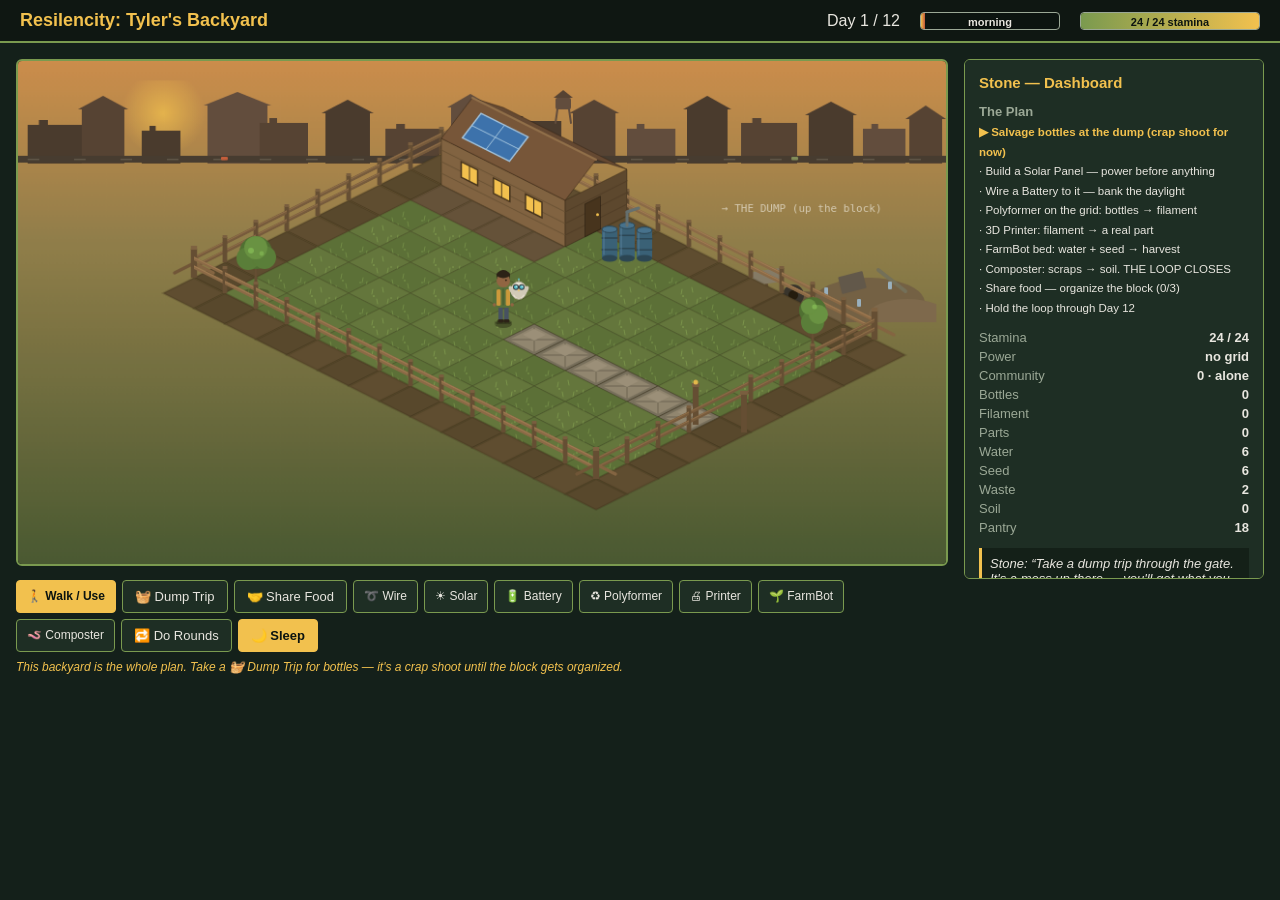
==== game/index.html @ 25936205 "Sprint 2 playable prototype: isometric backyard sim + full art pack First playable build of Resilenc" ====
<!doctype html>
<html lang="en">
<head>
  <meta charset="UTF-8" />
  <meta name="viewport" content="width=device-width, initial-scale=1.0" />
  <title>Resilencity: Tyler's Backyard — Sprint 2 Prototype</title>
  <link rel="stylesheet" href="style.css" />
</head>
<body>
  <header>
    <h1>Resilencity: Tyler's Backyard</h1>
    <div id="dayCounter">Day 1 / 12</div>
    <div id="clockWrap"><div id="clockFill"></div><span id="clockLabel">morning</span></div>
    <div id="staminaBar"><div id="staminaFill"></div><span id="staminaLabel"></span></div>
  </header>

  <div id="crisisBanner" class="hidden"></div>

  <main>
    <section id="sceneWrap">
      <canvas id="scene" width="960" height="520"></canvas>
      <div id="toolbar">
        <button class="tool active" data-tool="walk" title="Click the yard to walk. Click machines to load them.">🚶 Walk / Use</button>
        <button id="btnDumpTrip" title="Head up the block to the dump. A crap shoot until the community organizes it.">🧺 Dump Trip</button>
        <button id="btnShare" title="Share 2 food over the fence. The block remembers — and starts organizing the dump.">🤝 Share Food</button>
        <button class="tool" data-tool="wire" title="1 bottle each. Wires carry power between things.">➰ Wire</button>
        <button class="tool" data-tool="solar" title="4 bottles. Makes power in daylight.">☀ Solar</button>
        <button class="tool" data-tool="battery" title="3 bottles. Stores power for night.">🔋 Battery</button>
        <button class="tool" data-tool="polyformer" title="3 bottles. Bottles → filament. Needs power.">♻ Polyformer</button>
        <button class="tool" data-tool="printer" title="3 bottles. Filament → parts. Needs power.">🖨 Printer</button>
        <button class="tool" data-tool="farmbot" title="1 printed part. Water + seed → food. Needs power.">🌱 FarmBot</button>
        <button class="tool" data-tool="composter" title="2 bottles. Waste → soil. Closes the loop.">🪱 Composter</button>
        <button id="btnRounds" title="Load every ready machine at once — no walking, no clicking each one.">🔁 Do Rounds</button>
        <button id="btnSleep" class="primary" title="End the day. Machines keep running on battery.">🌙 Sleep</button>
      </div>
      <div id="hint"></div>
    </section>

    <aside id="stonePanel">
      <h2>Stone — Dashboard</h2>
      <h3>The Plan</h3>
      <ol id="objectives"></ol>
      <div id="gauges"></div>
      <p id="advice"></p>
      <h3>Log</h3>
      <ul id="log"></ul>
    </aside>
  </main>

  <div id="triPathModal" class="hidden">
    <div class="modal-card">
      <h2 id="triPathTitle">Build a machine</h2>
      <p>Stone offers three ways to build it:</p>
      <div class="tri-path-options">
        <button class="path-btn" data-path="hack">
          <strong>Scrap-Yard Hack</strong>
          <span>5 stamina · fast, but 25% of cycles misfire</span>
        </button>
        <button class="path-btn" data-path="ancestral">
          <strong>Ancestral Method</strong>
          <span>8 stamina · never fails, gentler yields (×0.75)</span>
        </button>
        <button class="path-btn" data-path="compliant">
          <strong>Code-Compliant Build</strong>
          <span>12 stamina · never fails, full yields</span>
        </button>
      </div>
      <button id="btnCancelPath" class="secondary">Cancel</button>
    </div>
  </div>

  <div id="endScreen" class="hidden">
    <div class="modal-card">
      <h2 id="endTitle"></h2>
      <p id="endBody"></p>
      <button id="btnRestart" class="primary">Play Again</button>
    </div>
  </div>

  <script src="engine.js?v=7"></script>
  <script src="stone.js?v=7"></script>
  <script src="assets.js?v=7"></script>
  <script src="scene.js?v=7"></script>
  <script src="app.js?v=7"></script>
</body>
</html>
---- game/style.css ----
:root {
  --bg: #14201a;
  --panel: #1e2e24;
  --accent: #7a9a4f;
  --accent2: #f2c14e;
  --text: #e8e6df;
  --muted: #9ba896;
  --danger: #c1573a;
}

* { box-sizing: border-box; }

body {
  margin: 0;
  font-family: "Segoe UI", Roboto, sans-serif;
  background: var(--bg);
  color: var(--text);
}

header {
  display: flex;
  align-items: center;
  gap: 20px;
  padding: 10px 20px;
  background: #0f1712;
  border-bottom: 2px solid var(--accent);
}

header h1 {
  font-size: 18px;
  margin: 0;
  color: var(--accent2);
  flex: 1;
}

#turnCounter { font-weight: bold; }

#staminaBar {
  position: relative;
  width: 180px;
  height: 18px;
  background: #0c1410;
  border: 1px solid var(--muted);
  border-radius: 4px;
  overflow: hidden;
}
#staminaFill {
  height: 100%;
  background: linear-gradient(90deg, var(--accent), var(--accent2));
  width: 100%;
  transition: width 0.3s;
}
#staminaLabel {
  position: absolute;
  top: 0; left: 0; right: 0;
  text-align: center;
  font-size: 11px;
  line-height: 18px;
  color: #0c1410;
  font-weight: bold;
}

#clockWrap {
  position: relative;
  width: 140px;
  height: 18px;
  background: #0c1410;
  border: 1px solid var(--muted);
  border-radius: 4px;
  overflow: hidden;
}
#clockFill {
  height: 100%;
  background: linear-gradient(90deg, #f2c14e, #c1573a);
  width: 0%;
  transition: width 0.4s linear;
}
#clockLabel {
  position: absolute;
  top: 0; left: 0; right: 0;
  text-align: center;
  font-size: 11px;
  line-height: 18px;
  color: var(--text);
  font-weight: bold;
  text-shadow: 0 1px 2px #000;
}

#toolbar {
  display: flex;
  gap: 6px;
  flex-wrap: wrap;
  margin-top: 10px;
}
.tool { font-size: 12px; padding: 7px 10px; }
.tool.active {
  background: var(--accent2);
  color: #0c1410;
  border-color: var(--accent2);
  font-weight: bold;
}

#hint {
  margin-top: 8px;
  min-height: 18px;
  font-size: 12px;
  color: var(--accent2);
  font-style: italic;
}

#objectives {
  list-style: none;
  padding: 0;
  margin: 4px 0 12px;
  font-size: 11.5px;
  line-height: 1.7;
}
#objectives li.done {
  color: var(--muted);
  text-decoration: line-through;
}
#objectives li.current {
  color: var(--accent2);
  font-weight: bold;
}

#crisisBanner {
  background: var(--danger);
  color: #fff;
  padding: 10px 20px;
  font-weight: bold;
}
#crisisBanner.hidden { display: none; }

main {
  display: flex;
  gap: 16px;
  padding: 16px;
}

#sceneWrap { flex: 1; }

canvas {
  background: #0c1410;
  border: 2px solid var(--accent);
  border-radius: 6px;
  max-width: 100%;
}

#actions {
  display: flex;
  gap: 8px;
  flex-wrap: wrap;
  margin-top: 10px;
}

button {
  background: var(--panel);
  color: var(--text);
  border: 1px solid var(--accent);
  border-radius: 4px;
  padding: 8px 12px;
  cursor: pointer;
  font-size: 13px;
}
button:hover { background: var(--accent); color: #0c1410; }
button.primary { background: var(--accent2); color: #0c1410; font-weight: bold; border-color: var(--accent2); }
button.primary:hover { filter: brightness(1.1); }
button.secondary { border-color: var(--muted); }
button:disabled { opacity: 0.4; cursor: not-allowed; }

#stonePanel {
  width: 300px;
  background: var(--panel);
  border: 1px solid var(--accent);
  border-radius: 6px;
  padding: 14px;
  max-height: 520px;
  overflow-y: auto;
}
#stonePanel h2 { margin-top: 0; color: var(--accent2); font-size: 15px; }
#stonePanel h3 { font-size: 13px; color: var(--muted); margin-bottom: 4px; }

#gauges { display: grid; grid-template-columns: 1fr 1fr; gap: 4px 10px; margin-bottom: 10px; font-size: 13px; }
.gauge-label { color: var(--muted); }
.gauge-value { font-weight: bold; text-align: right; }

#advice {
  font-style: italic;
  font-size: 13px;
  background: #142018;
  padding: 8px;
  border-left: 3px solid var(--accent2);
  margin-bottom: 10px;
}

#log { list-style: none; padding: 0; margin: 0; font-size: 12px; color: var(--muted); }
#log li { padding: 2px 0; border-bottom: 1px solid #2a3a2e; }

#triPathModal, #endScreen {
  position: fixed; inset: 0;
  background: rgba(0,0,0,0.6);
  display: flex; align-items: center; justify-content: center;
}
#triPathModal.hidden, #endScreen.hidden { display: none; }

.modal-card {
  background: var(--panel);
  border: 2px solid var(--accent2);
  border-radius: 8px;
  padding: 24px;
  max-width: 480px;
}
.modal-card h2 { color: var(--accent2); margin-top: 0; }

.tri-path-options { display: flex; flex-direction: column; gap: 8px; margin: 14px 0; }
.path-btn {
  display: flex; flex-direction: column; align-items: flex-start; gap: 4px;
  padding: 10px 14px;
  text-align: left;
}
.path-btn span { color: var(--muted); font-size: 12px; }
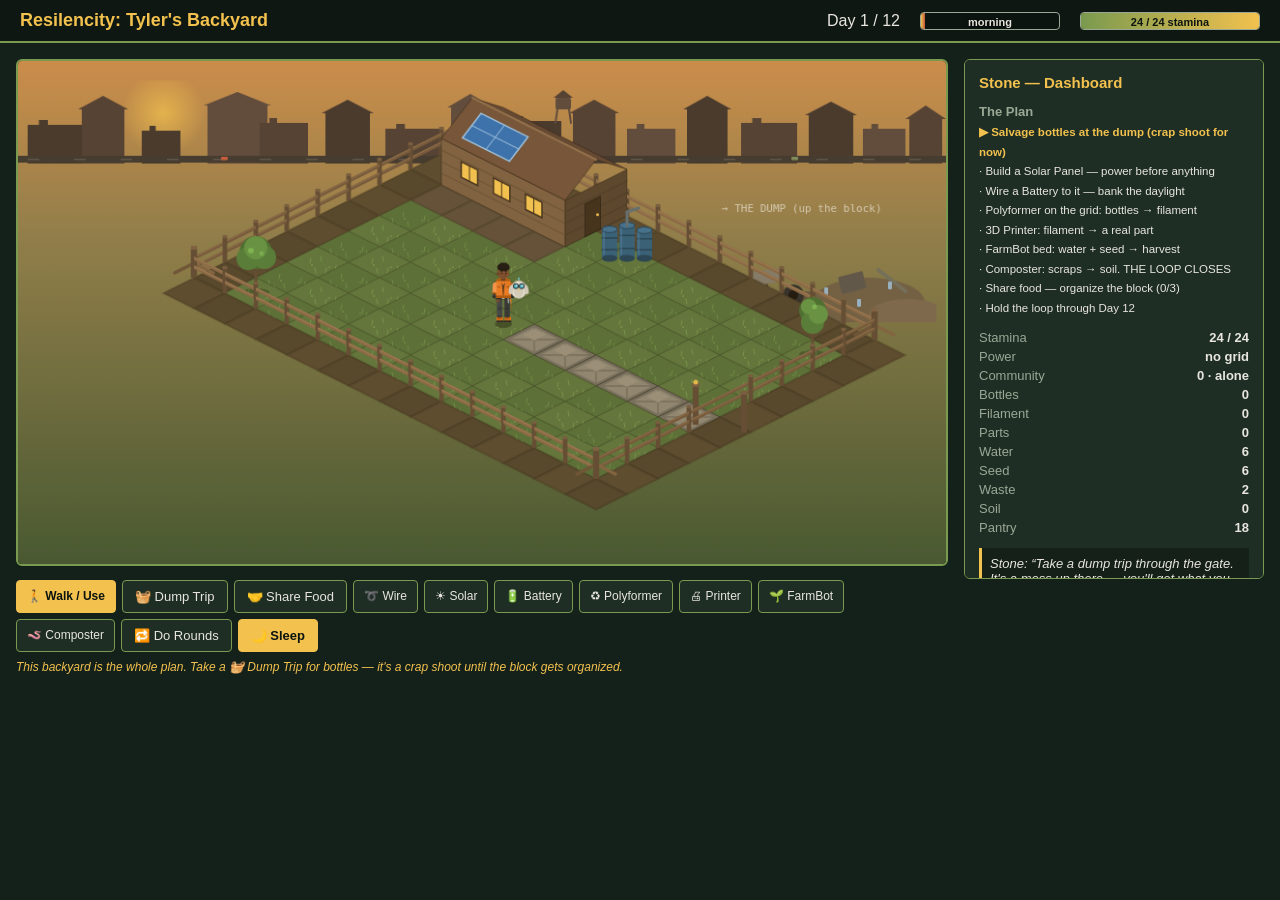
==== commit a83160ab: "Tyler v2: canonical turnaround design + 4-way facing Rebuilt Tyler's sprites as clean vector adaptat" ====
--- a/game/index.html
+++ b/game/index.html
@@ -77,10 +77,10 @@
     </div>
   </div>
 
-  <script src="engine.js?v=7"></script>
-  <script src="stone.js?v=7"></script>
-  <script src="assets.js?v=7"></script>
-  <script src="scene.js?v=7"></script>
-  <script src="app.js?v=7"></script>
+  <script src="engine.js?v=8"></script>
+  <script src="stone.js?v=8"></script>
+  <script src="assets.js?v=8"></script>
+  <script src="scene.js?v=8"></script>
+  <script src="app.js?v=8"></script>
 </body>
 </html>
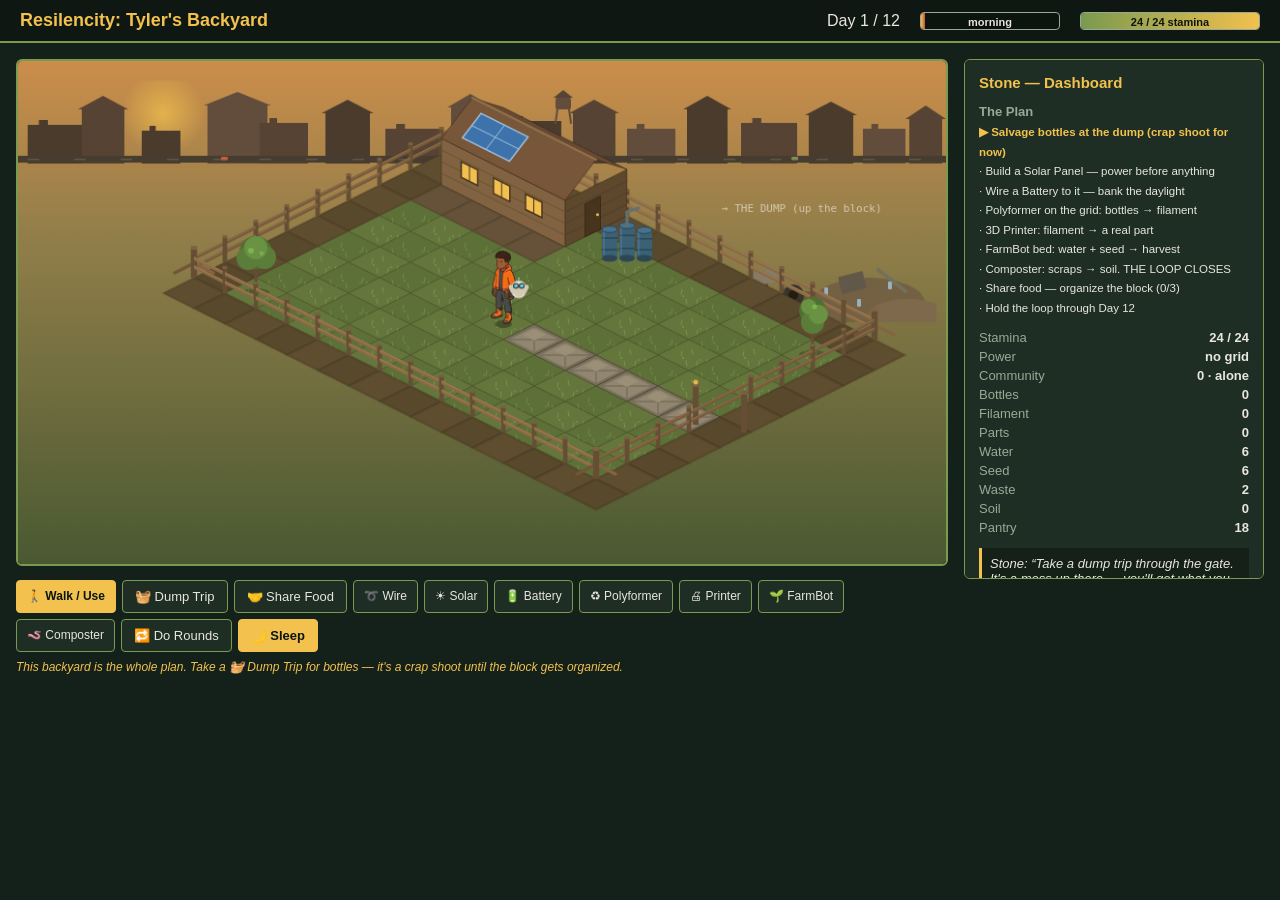
==== commit a79cc21c: "Illustrated Tyler PNGs from the pose sheet + continuous depth sort Sliced the generated Tyler pose s" ====
--- a/game/index.html
+++ b/game/index.html
@@ -77,10 +77,10 @@
     </div>
   </div>
 
-  <script src="engine.js?v=8"></script>
-  <script src="stone.js?v=8"></script>
-  <script src="assets.js?v=8"></script>
-  <script src="scene.js?v=8"></script>
-  <script src="app.js?v=8"></script>
+  <script src="engine.js?v=9"></script>
+  <script src="stone.js?v=9"></script>
+  <script src="assets.js?v=9"></script>
+  <script src="scene.js?v=9"></script>
+  <script src="app.js?v=9"></script>
 </body>
 </html>
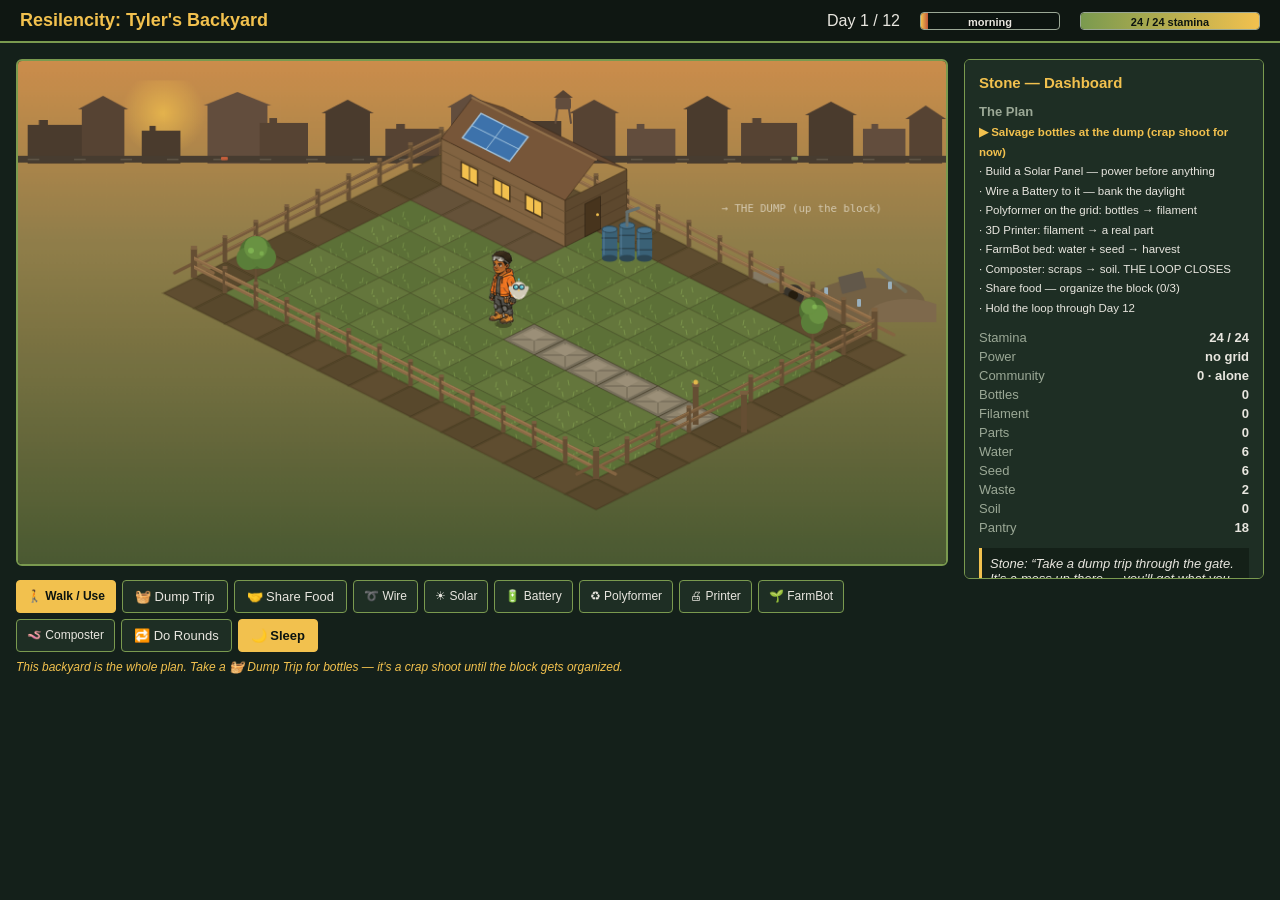
==== commit f9e9c7d5: "Tyler 8-direction set: 48 sprites from the production grid sheet Sliced the new 8-direction sheet (i" ====
--- a/game/index.html
+++ b/game/index.html
@@ -77,10 +77,10 @@
     </div>
   </div>
 
-  <script src="engine.js?v=9"></script>
-  <script src="stone.js?v=9"></script>
-  <script src="assets.js?v=9"></script>
-  <script src="scene.js?v=9"></script>
-  <script src="app.js?v=9"></script>
+  <script src="engine.js?v=10"></script>
+  <script src="stone.js?v=10"></script>
+  <script src="assets.js?v=10"></script>
+  <script src="scene.js?v=10"></script>
+  <script src="app.js?v=10"></script>
 </body>
 </html>
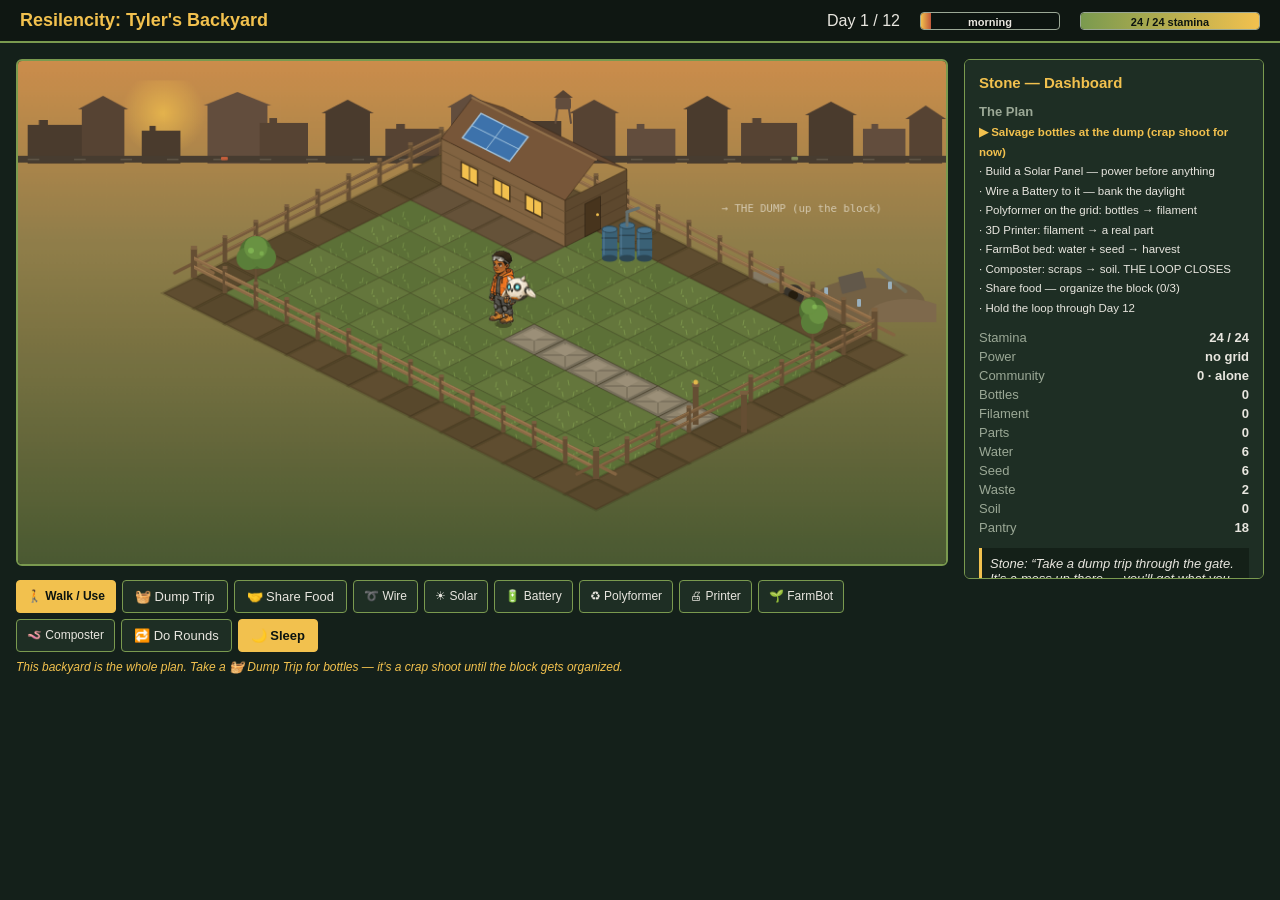
==== commit 7901fb0d: "Stone 8-direction set: 56 sprites, faces Tyler's travel direction Same grid slicer as the Tyler set," ====
--- a/game/index.html
+++ b/game/index.html
@@ -77,10 +77,10 @@
     </div>
   </div>
 
-  <script src="engine.js?v=10"></script>
-  <script src="stone.js?v=10"></script>
-  <script src="assets.js?v=10"></script>
-  <script src="scene.js?v=10"></script>
-  <script src="app.js?v=10"></script>
+  <script src="engine.js?v=11"></script>
+  <script src="stone.js?v=11"></script>
+  <script src="assets.js?v=11"></script>
+  <script src="scene.js?v=11"></script>
+  <script src="app.js?v=11"></script>
 </body>
 </html>
